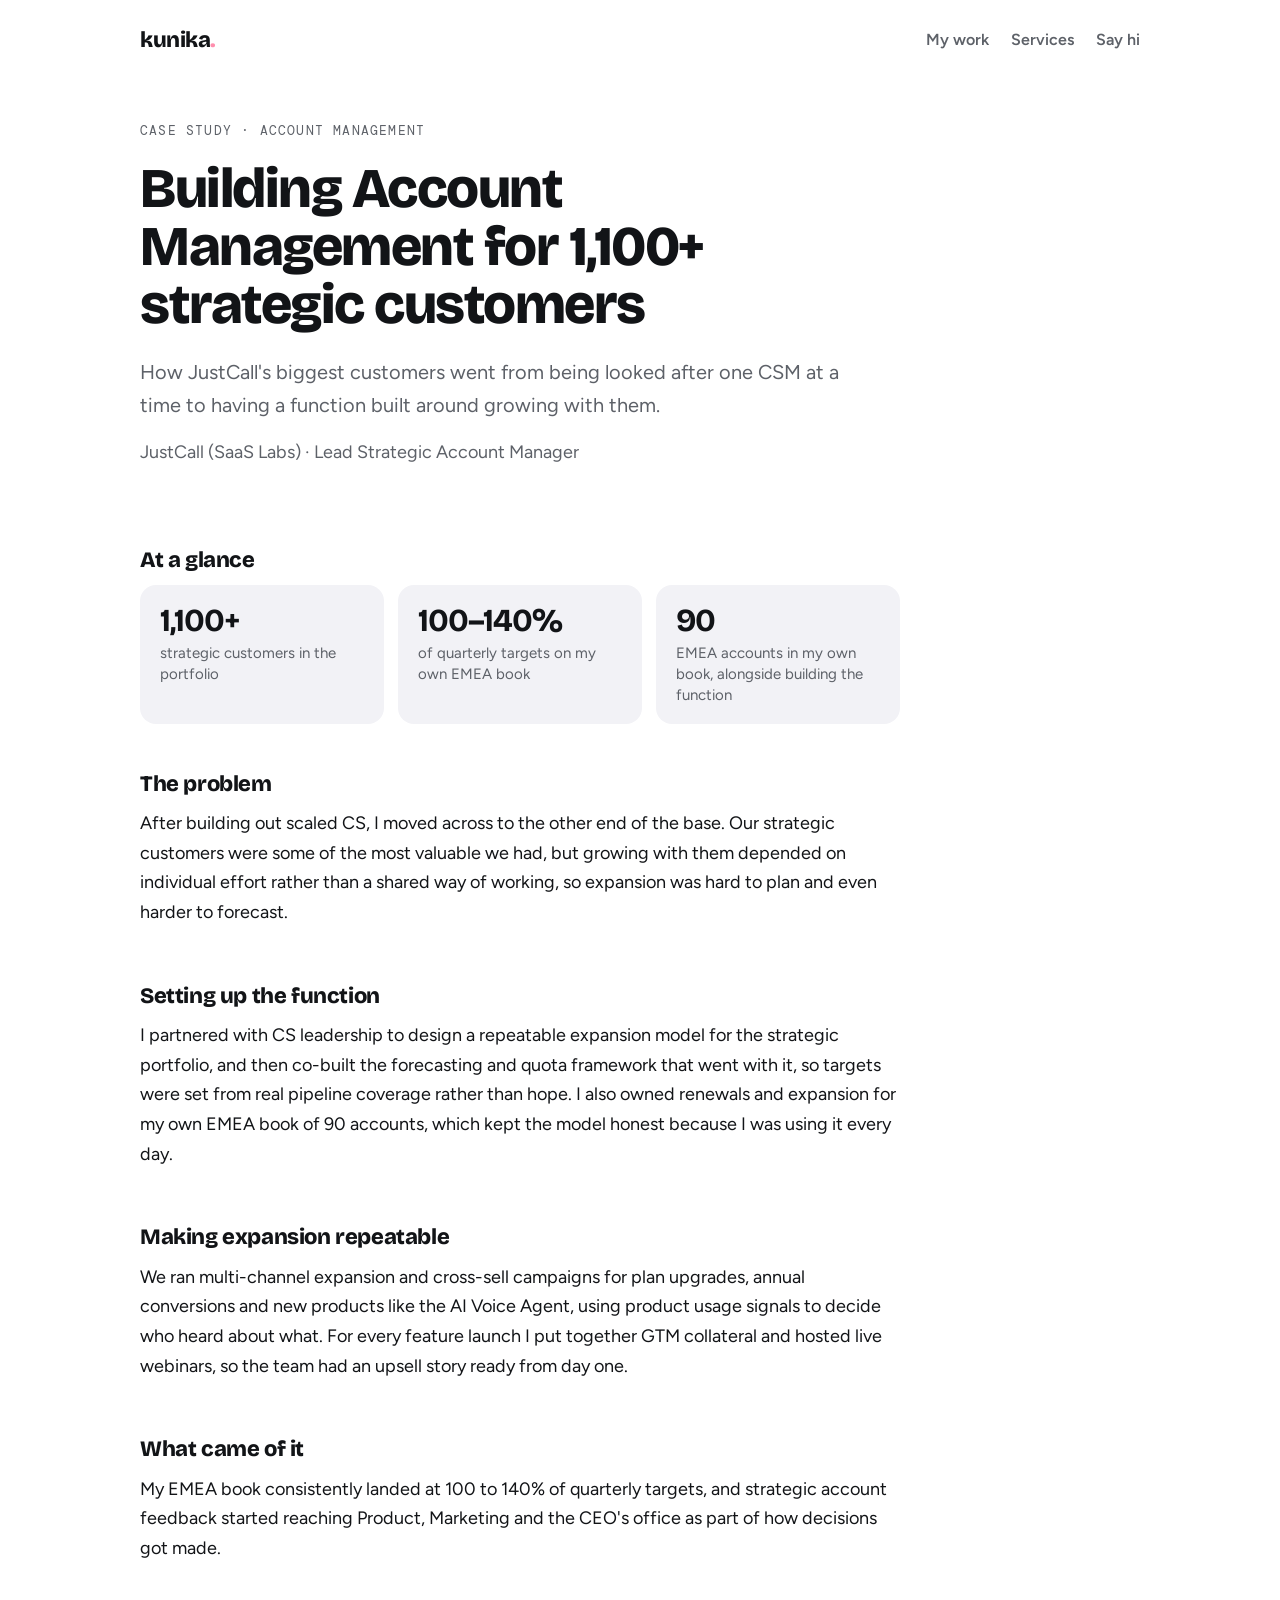
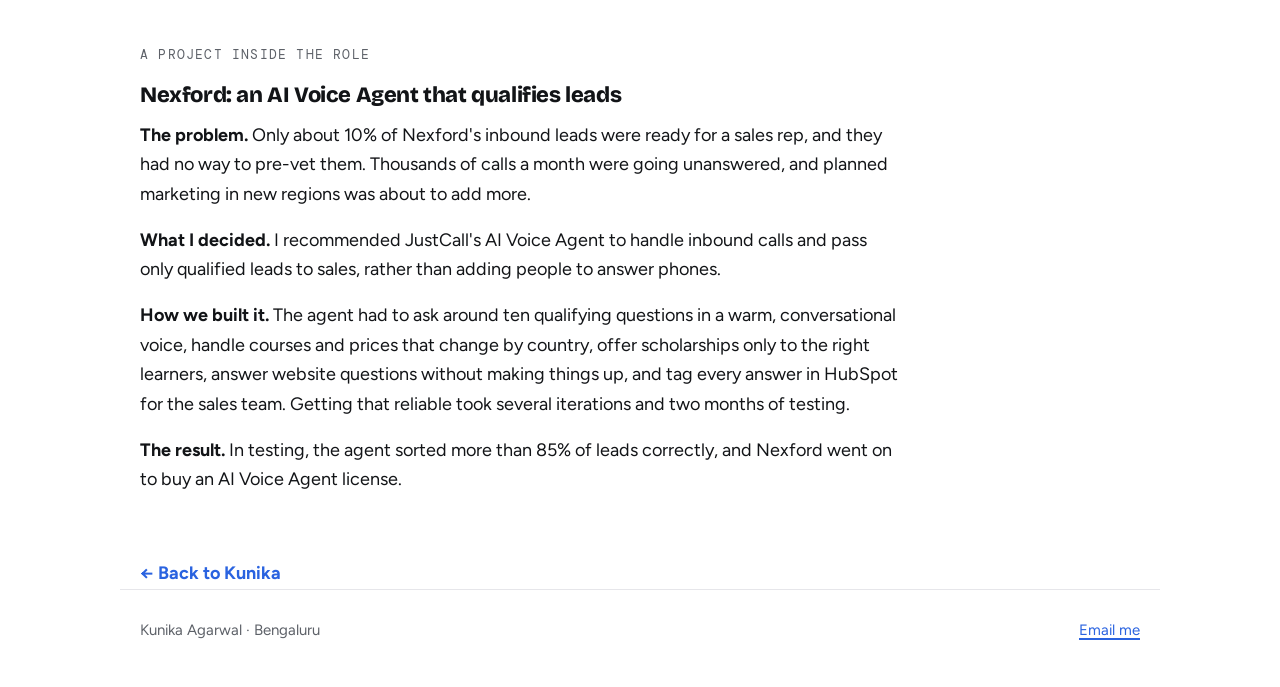
==== account-management.html @ af3d0fee "Sky frame around photo Co-Authored-By: Claude Opus 5.5 <noreply@anthropic.com> Claude-Session: https" ====
<!doctype html>
<html lang="en">
<head>
<meta charset="utf-8">
<meta name="viewport" content="width=device-width, initial-scale=1">
<title>Building Account Management · Kunika Agarwal</title>
<meta name="description" content="Case study: setting up the Account Management function for 1,100+ strategic customers at JustCall, with a repeatable expansion model.">
<link rel="icon" href="data:image/svg+xml,%3Csvg xmlns='http://www.w3.org/2000/svg' viewBox='0 0 100 100'%3E%3Ctext y='.9em' font-size='88'%3E%F0%9F%91%8B%3C/text%3E%3C/svg%3E">
<meta property="og:type" content="website">
<meta property="og:title" content="Kunika Agarwal · Customer Success systems">
<meta property="og:description" content="I build the systems that let Customer Success scale without losing the human part.">
<meta property="og:image" content="https://kunika-agarwal.github.io/og.png?v=2">
<meta property="og:image:width" content="1200">
<meta property="og:image:height" content="627">
<meta property="og:url" content="https://kunika-agarwal.github.io/">
<meta name="twitter:card" content="summary_large_image">
<meta name="twitter:image" content="https://kunika-agarwal.github.io/og.png?v=2">
<link rel="preconnect" href="https://fonts.googleapis.com">
<link rel="preconnect" href="https://fonts.gstatic.com" crossorigin>
<link href="https://fonts.googleapis.com/css2?family=Bricolage+Grotesque:opsz,wght@12..96,600;12..96,700;12..96,800&family=DM+Mono:wght@400;500&family=Figtree:wght@400;600;700&display=swap" rel="stylesheet">
<link rel="stylesheet" href="style.css?v=20">
</head>
<body>
<header class="site-header">
  <div class="wrap">
    <a class="brand" href="index.html">kunika<i>.</i></a>
    <nav class="nav">
      <a href="index.html#work">My work</a>
      <a href="index.html#services">Services</a>
      <a href="index.html#hi">Say hi</a>
    </nav>
  </div>
</header>

<main class="wrap narrow cs">
  <div class="cs-hero">
    <p class="eyebrow">Case study · Account Management</p>
    <h1>Building Account Management for 1,100+ strategic customers</h1>
    <p class="lede">How JustCall's biggest customers went from being looked after one CSM at a time to having a function built around growing with them.</p>
    <p class="muted">JustCall (SaaS Labs) · Lead Strategic Account Manager</p>
  </div>

  <section>
    <h2>At a glance</h2>
    <div class="facts">
      <div class="fact"><b>1,100+</b><span>strategic customers in the portfolio</span></div>
      <div class="fact"><b>100–140%</b><span>of quarterly targets on my own EMEA book</span></div>
      <div class="fact"><b>90</b><span>EMEA accounts in my own book, alongside building the function</span></div>
    </div>
  </section>

  <section>
    <h2>The problem</h2>
    <p>After building out scaled CS, I moved across to the other end of the base. Our strategic customers were some of the most valuable we had, but growing with them depended on individual effort rather than a shared way of working, so expansion was hard to plan and even harder to forecast.</p>
  </section>

  <section>
    <h2>Setting up the function</h2>
    <p>I partnered with CS leadership to design a repeatable expansion model for the strategic portfolio, and then co-built the forecasting and quota framework that went with it, so targets were set from real pipeline coverage rather than hope. I also owned renewals and expansion for my own EMEA book of 90 accounts, which kept the model honest because I was using it every day.</p>
  </section>

  <section>
    <h2>Making expansion repeatable</h2>
    <p>We ran multi-channel expansion and cross-sell campaigns for plan upgrades, annual conversions and new products like the AI Voice Agent, using product usage signals to decide who heard about what. For every feature launch I put together GTM collateral and hosted live webinars, so the team had an upsell story ready from day one.</p>
  </section>

  <section>
    <h2>What came of it</h2>
    <p>My EMEA book consistently landed at 100 to 140% of quarterly targets, and strategic account feedback started reaching Product, Marketing and the CEO's office as part of how decisions got made.</p>
  </section>

  <section>
    <p class="eyebrow" style="margin-top:24px">A project inside the role</p>
    <h2>Nexford: an AI Voice Agent that qualifies leads</h2>
    <p><b>The problem.</b> Only about 10% of Nexford's inbound leads were ready for a sales rep, and they had no way to pre-vet them. Thousands of calls a month were going unanswered, and planned marketing in new regions was about to add more.</p>
    <p><b>What I decided.</b> I recommended JustCall's AI Voice Agent to handle inbound calls and pass only qualified leads to sales, rather than adding people to answer phones.</p>
    <p><b>How we built it.</b> The agent had to ask around ten qualifying questions in a warm, conversational voice, handle courses and prices that change by country, offer scholarships only to the right learners, answer website questions without making things up, and tag every answer in HubSpot for the sales team. Getting that reliable took several iterations and two months of testing.</p>
    <p><b>The result.</b> In testing, the agent sorted more than 85% of leads correctly, and Nexford went on to buy an AI Voice Agent license.</p>
  </section>

  <a class="back" href="index.html#work">← Back to Kunika</a>
</main>

<footer class="site-footer">
  <div class="wrap">
    <span>Kunika Agarwal · Bengaluru</span>
    <a href="mailto:kunika3003.ka@gmail.com">Email me</a>
  </div>
</footer>
</body>
</html>
---- style.css ----
/* Layout: one calm column on white; a small black-and-white portrait beside the intro, then a sheet that slides over it with path, case studies, services, off-the-clock and contact. */
:root {
  --bg: #ffffff;
  --ink: #121417;
  --muted: #5d6168;
  --line: #e6e6ea;
  --accent: #2a63e0;
  --on-accent: #ffffff;
  --sun: #ff8fae;
  --lavender: #b9cdf7;
  --lavender-soft: #f2f2f6;
  --hero-grad: radial-gradient(circle at 82% 34%, #fde3ea 0, transparent 34%), radial-gradient(circle at 66% 80%, #e6f3da 0, transparent 30%), radial-gradient(circle at 95% 80%, #e2ecff 0, transparent 28%), #ffffff;
  --tint: #f1f5ff;
  --sun-ink: #6b4a5d;
  --card-grad: #edf3ff;
  --card-grad-2: #ffeef3;
  --forest: #121417;
  --forest-2: #2a2d33;

  --display: "Bricolage Grotesque", "Arial Black", system-ui, sans-serif;
  --body: "Figtree", system-ui, -apple-system, "Segoe UI", sans-serif;
  --mono: "DM Mono", ui-monospace, "SFMono-Regular", Menlo, monospace;
}
@media (prefers-color-scheme: dark) {
  :root:not([data-theme="light"]) {
    --bg: #0f1012; --ink: #f2f2f4; --muted: #a2a6ae; --line: #26282d; --accent: #8fb2ff; --on-accent: #0f1012;
    --lavender: #3c5a9e; --lavender-soft: #1b1c21; --hero-grad: radial-gradient(circle at 82% 38%, #2e2a14 0, transparent 34%), radial-gradient(circle at 68% 78%, #18261a 0, transparent 30%), #0f1012; --tint: #17172a; --sun-ink: #ffcf66; --card-grad: #16223a; --card-grad-2: #2e1c24;
    color-scheme: dark;
  }
}
:root[data-theme="dark"] {
  --bg: #0f1012; --ink: #f2f2f4; --muted: #a2a6ae; --line: #26282d; --accent: #8fb2ff; --on-accent: #0f1012;
  --lavender: #3c5a9e; --lavender-soft: #1b1c21; --hero-grad: radial-gradient(circle at 82% 38%, #2e2a14 0, transparent 34%), radial-gradient(circle at 68% 78%, #18261a 0, transparent 30%), #0f1012; --tint: #17172a; --sun-ink: #ffcf66; --card-grad: #16223a; --card-grad-2: #2e1c24;
  color-scheme: dark;
}

* { box-sizing: border-box; }
html { -webkit-text-size-adjust: 100%; scroll-behavior: smooth; }
@media (prefers-reduced-motion: reduce) { html { scroll-behavior: auto; } *, *::before, *::after { transition: none !important; animation: none !important; } }
body { margin: 0; background: var(--bg); color: var(--ink); font-family: var(--body); font-size: 18px; line-height: 1.65; }
a { color: var(--accent); text-underline-offset: 3px; text-decoration-thickness: 1.5px; }
a:focus-visible, button:focus-visible, [tabindex]:focus-visible { outline: 3px solid var(--sun); outline-offset: 3px; border-radius: 6px; }
img { max-width: 100%; display: block; }

.wrap { max-width: 1040px; margin: 0 auto; padding-left: max(20px, env(safe-area-inset-left, 0px)); padding-right: max(20px, env(safe-area-inset-right, 0px)); }
.narrow > * { max-width: 760px; }

/* Header */
.site-header .wrap { display: flex; align-items: center; justify-content: space-between; gap: 16px; padding-block: 22px; flex-wrap: wrap; }
.brand { font-family: var(--display); font-weight: 800; font-size: 22px; color: var(--ink); text-decoration: none; letter-spacing: -0.5px; }
.brand i { font-style: normal; color: var(--sun); }
.nav { display: flex; gap: 22px; flex-wrap: wrap; font-size: 16px; font-weight: 600; }
.nav a { color: var(--muted); text-decoration: none; }
.nav a:hover, .nav a[aria-current="page"] { color: var(--ink); }

/* Hero: text beside a modest portrait; the rest of the page is a sheet that slides up over it */
.hero-band { position: relative; z-index: 0; background: var(--hero-grad); }
.hero { display: grid; grid-template-columns: 1fr 450px; gap: 32px; align-items: center; padding-block: 40px 64px; }
.hero > * { min-width: 0; }
.portrait { justify-self: end; position: relative; width: 380px; height: 460px; margin: 70px -56px 30px 0; transform: rotate(3deg); }
.portrait img, .note { z-index: 1; }
.portrait img { position: relative; display: block; width: 380px; height: 460px; max-width: none; object-fit: cover; object-position: 50% 30%; border-radius: 26px; border: 9px solid #dfe9ff; outline: 3px solid var(--accent); outline-offset: 7px; box-shadow: 0 22px 44px rgba(91, 69, 82, .22); }
.portrait::before { content: ""; position: absolute; inset: -40px; background: url(kunika.jpg) center 30% / cover; filter: blur(42px) saturate(1.6); opacity: .55; border-radius: 50%; z-index: 0; }
.portrait::after { content: ""; position: absolute; width: 40px; height: 40px; border-radius: 50%; background: #a9d77a; top: -18px; left: -18px; z-index: 2; }
.note { position: absolute; z-index: 3; right: -30px; bottom: -34px; width: 210px; transform: rotate(-4deg); background: #ffd3df; color: #3a2a33; padding: 10px 14px; border-radius: 4px 4px 4px 14px; font-size: 13.5px; line-height: 1.4; font-weight: 600; box-shadow: 0 8px 20px rgba(18,20,23,.14); }
.note b { font-family: var(--mono); font-size: 10.5px; letter-spacing: 1px; text-transform: uppercase; display: block; margin-bottom: 2px; }
.eyebrow { font-family: var(--mono); font-size: 13px; letter-spacing: 1.2px; text-transform: uppercase; color: var(--muted); margin: 0 0 18px; }
.sheet { position: relative; z-index: 1; background: var(--bg); }
@media (min-width: 861px) and (min-height: 720px) {
  .hero-band { position: sticky; top: 0; }
  .sheet { border-radius: 32px 32px 0 0; box-shadow: 0 -1px 0 var(--line), 0 -24px 48px rgba(18, 20, 23, .07); padding-top: 8px; }
  .hero-band .hero { padding-block: 24px 72px; }
}
h1 { font-family: var(--display); font-weight: 800; letter-spacing: -1.5px; font-size: clamp(36px, 5.2vw, 60px); line-height: 1.04; margin: 0 0 22px; text-wrap: balance; }
h1 .hl { color: var(--accent); background: linear-gradient(transparent 70%, color-mix(in srgb, var(--sun) 55%, transparent) 70%, color-mix(in srgb, var(--sun) 55%, transparent) 94%, transparent 94%); }
.lede { font-size: 20px; color: var(--muted); margin: 0 0 16px; max-width: 36em; }
.exploring { font-size: 16px; color: var(--muted); margin: 0 0 28px; padding-left: 14px; border-left: 3px solid var(--lavender); }
.exploring b { font-family: var(--mono); font-size: 12px; letter-spacing: 1px; text-transform: uppercase; margin-right: 8px; color: var(--ink); }
.actions { display: flex; gap: 12px; flex-wrap: wrap; }
.btn { display: inline-flex; align-items: center; gap: 8px; padding: 12px 22px; border-radius: 999px; font-weight: 700; font-size: 16px; text-decoration: none; border: 2px solid var(--accent); transition: transform .15s, background .15s, color .15s; }
.btn-solid { background: var(--accent); color: var(--on-accent); }
.btn-line { color: var(--accent); }
.btn:hover { transform: translateY(-2px); }
.btn-line:hover { background: var(--accent); color: var(--on-accent); }

/* Stat strip */
.strip { display: grid; grid-template-columns: repeat(3, 1fr); border-block: 2px solid var(--ink); }
.strip div { padding: 22px 20px; min-width: 0; }
.strip div + div { border-left: 2px solid var(--ink); }
.strip b { font-family: var(--display); font-size: 36px; line-height: 1.1; display: block; letter-spacing: -1px; color: var(--accent); }
.strip div:nth-child(2) b { color: var(--sun-ink); }
.strip span { color: var(--muted); font-size: 15px; }

/* Sections */
section { padding-block: 72px 8px; }
.kicker { font-family: var(--mono); font-size: 13px; letter-spacing: 1.2px; text-transform: uppercase; color: var(--muted); margin: 0 0 10px; display: flex; gap: 10px; align-items: center; }
.kicker::before { content: ""; width: 8px; height: 8px; border-radius: 50%; background: var(--accent); }
h2 { font-family: var(--display); font-weight: 800; font-size: 26px; line-height: 1.15; letter-spacing: -0.4px; margin: 0 0 20px; text-wrap: balance; }
h3 { font-family: var(--display); font-weight: 700; font-size: 20px; line-height: 1.2; margin: 0 0 6px; letter-spacing: -0.4px; text-wrap: balance; }
p { margin: 0 0 16px; }
.muted { color: var(--muted); }
.tag { font-family: var(--mono); font-size: 12px; letter-spacing: 1px; text-transform: uppercase; color: var(--muted); }

/* Case studies: two story cards, the headline result up top */
.stories { display: grid; grid-template-columns: repeat(3, 1fr); gap: 20px; }
.story { display: flex; flex-direction: column; border-radius: 24px; overflow: hidden; text-decoration: none; color: var(--ink); border: 1px solid var(--line); background: var(--bg); transition: transform .25s, box-shadow .25s; min-width: 0; }
.story-top { background: var(--card-grad); padding: 30px 28px 26px; }
.story-top.alt { background: var(--card-grad-2); }
.story-top b { display: block; font-family: var(--display); font-weight: 800; font-size: clamp(44px, 5vw, 60px); line-height: .95; letter-spacing: -2px; color: var(--accent); transition: transform .3s; transform-origin: left bottom; }
.story-top small { font-family: var(--mono); font-size: 13px; color: var(--muted); }
.story-body { padding: 24px 28px 26px; display: flex; flex-direction: column; gap: 8px; flex: 1; }
.story-body h3 { margin: 0; }
.story-body p { color: var(--muted); margin: 0; font-size: 17px; }
.story .go { margin-top: auto; padding-top: 8px; font-weight: 700; color: var(--accent); }
.story .go i { font-style: normal; display: inline-block; transition: transform .2s; }
.story:hover { transform: translateY(-6px); box-shadow: 0 18px 40px rgba(22,39,29,.12); }
.story:hover .story-top b { transform: scale(1.06) rotate(-2deg); }
.story:hover .go i { transform: translateX(6px); }
.easel { margin-top: 18px; font-size: 16px; color: var(--muted); }

/* Timeline */
.toggle { display: inline-flex; border: 2px solid var(--ink); border-radius: 999px; padding: 3px; margin-bottom: 22px; }
.toggle button { font: 600 14px var(--body); border: 0; background: transparent; color: var(--ink); padding: 6px 16px; border-radius: 999px; cursor: pointer; }
.toggle button[aria-pressed="true"] { background: var(--ink); color: var(--bg); }
.timeline { list-style: none; margin: 0; padding: 0; }
.timeline > li { display: grid; grid-template-columns: 110px 1fr; gap: 20px; padding-block: 22px; border-top: 1px solid var(--line); }
.timeline > li > * { min-width: 0; }
.timeline .yrs { font-family: var(--mono); font-size: 14px; color: var(--muted); padding-top: 4px; font-variant-numeric: tabular-nums; }
.timeline h3 { font-size: 21px; margin-bottom: 2px; }
.timeline .co { color: var(--muted); font-size: 16px; }
.co-name { font-family: var(--mono); font-size: 13px; letter-spacing: 1px; text-transform: uppercase; color: var(--muted); margin-bottom: 10px; }
.timeline .detail { margin-top: 8px; }
.timeline .detail p { margin-bottom: 8px; }
.timeline .bottom { display: inline-block; font-size: 15px; background: var(--tint); padding: 4px 10px; border-radius: 8px; }
.timeline .bottom b { font-family: var(--mono); font-size: 12px; text-transform: uppercase; letter-spacing: 1px; margin-right: 6px; }
.simple .timeline .detail { display: none; }
/* Progression within one company: a line climbing from the first role (bottom) to the latest (top) */
.climb { list-style: none; margin: 0; padding: 0 0 0 26px; position: relative; display: grid; gap: 18px; }
.climb::before { content: ""; position: absolute; left: 6px; top: 12px; bottom: 12px; width: 3px; border-radius: 3px; background: linear-gradient(to top, var(--lavender), var(--accent)); }
.climb li { position: relative; }
.climb li::before { content: ""; position: absolute; left: -26px; top: 7px; width: 15px; height: 15px; border-radius: 50%; background: var(--bg); border: 3px solid var(--lavender); }
.climb li:first-child::before { border-color: var(--accent); background: var(--accent); }
.simple .climb { gap: 10px; }
.simple .climb li:not(:first-child) h3 { font-size: 14px; color: var(--muted); font-weight: 600; }
.cv-btn { margin-top: 26px; }

/* Services: four light boxes that pop on hover */
#services { padding-block: 88px 8px; }
#services > .wrap { max-width: 1280px; }
.panel { background: #14161b; color: #f2f2f4; border: 1px solid rgba(255,255,255,.08); border-radius: 36px; padding: 72px 64px 52px; position: relative; overflow: hidden; }
.panel::before { content: ""; position: absolute; width: 420px; height: 420px; right: -140px; top: -180px; border-radius: 50%; background: radial-gradient(circle, rgba(42, 99, 224, .45), transparent 70%); pointer-events: none; }
.panel > * { position: relative; }
.panel .kicker { color: #a3a8b2; }
.panel .kicker::before { background: var(--sun); }
.panel h2 { color: #fff; font-size: 34px; margin-bottom: 32px; }
.panel .offers { gap: 20px; }
.panel .offer { padding: 30px 28px 32px; min-height: 280px; gap: 12px; }
.panel .offer .label { font-size: 24px; white-space: nowrap; }
.panel .offer h3 { font-size: 21px; }
.panel .offer p { font-size: 16px; line-height: 1.55; }
.panel-cta { margin-top: 40px; }
.panel-cta p { font-size: 18px; }
.panel .offer { background: rgba(255,255,255,.04); border-color: rgba(255,255,255,.10); color: #f2f2f4; }
.panel .offer::before { display: none; }
.panel .offer .label { color: #9dbcff; }
.panel .offer:nth-child(even) .label { color: var(--sun); }
.panel .offer h3 { color: #fff; }
.panel .offer p { color: #b3b8c1; }
.panel .offer h3 em { background: linear-gradient(var(--sun), var(--sun)) no-repeat 0 100% / 0% 3px; padding-bottom: 2px; transition: background-size .35s ease, color .25s; }
.panel .offer:hover, .panel .offer:focus-visible { border-color: var(--sun); background: rgba(255,255,255,.07); box-shadow: 0 18px 36px rgba(0,0,0,.35); }
.panel .offer:hover h3, .panel .offer:focus-visible h3 { color: #fff; }
.panel .offer:hover h3 em, .panel .offer:focus-visible h3 em { background-size: 100% 3px; color: var(--sun); }
.panel-cta { display: flex; align-items: center; justify-content: space-between; gap: 16px; flex-wrap: wrap; margin-top: 28px; padding-top: 24px; border-top: 1px solid rgba(255,255,255,.10); }
.panel-cta p { margin: 0; color: #d6d9de; font-size: 17px; }
.btn-sun { background: var(--sun); color: #14161b; border-color: var(--sun); }
.btn-sun:hover { background: #ffa8c0; border-color: #ffa8c0; }
@media (max-width: 640px) { .panel { padding: 36px 20px 28px; border-radius: 24px; } .panel h2 { font-size: 28px; } .panel .offer { min-height: 0; } }
.offers { display: grid; grid-template-columns: repeat(4, 1fr); gap: 16px; }
.offer .label { font-family: var(--display); font-weight: 800; font-size: 22px; line-height: 1.1; letter-spacing: -0.6px; color: var(--accent); margin-bottom: 4px; }
.offer { display: flex; flex-direction: column; gap: 8px; padding: 22px 22px 24px; border-radius: 20px; border: 1px solid var(--line); background: var(--bg); color: var(--ink); position: relative; overflow: hidden; transition: transform .25s, border-color .25s, box-shadow .25s; min-width: 0; cursor: default; }
.offer::before { content: ""; position: absolute; inset: 0; background: var(--card-grad); opacity: 0; transition: opacity .3s; z-index: 0; }
.offer > * { position: relative; z-index: 1; }
.offer h3 { margin: 0; font-size: 18px; transition: color .2s; }
.offer p { color: var(--muted); margin: 0; font-size: 15px; line-height: 1.5; }
.offer:hover, .offer:focus-visible { transform: translateY(-4px); border-color: var(--accent); box-shadow: 0 16px 32px rgba(18,20,23,.08); }
.offer:hover::before, .offer:focus-visible::before { opacity: 1; }
.offer h3 em { font-style: normal; background: linear-gradient(var(--sun), var(--sun)) no-repeat 0 88% / 0% 38%; transition: background-size .35s ease; }
.offer:hover h3 em, .offer:focus-visible h3 em { background-size: 100% 38%; }
.offer .label { transition: transform .25s; transform-origin: left center; }
.offer:hover .label { transform: scale(1.08); }

/* Contact */
.contact { padding-block: 80px 40px; }
.contact h2 { font-size: 26px; }
.contact .addr { font-family: var(--mono); font-size: 16px; user-select: all; }
.museum-door { display: grid; gap: 4px; margin-top: 56px; padding: 26px 28px; border-radius: 22px; background: var(--forest); color: #f1ecfa; text-decoration: none; transition: transform .2s; }
.museum-door .tag { color: var(--lavender); }
.museum-door .md-title { font-family: var(--display); font-weight: 800; font-size: 28px; letter-spacing: -0.5px; color: var(--sun); }
.museum-door .muted { color: #c9d4cc; }
.museum-door:hover { transform: translateY(-3px) rotate(0.3deg); }

/* Footer */
.site-footer .wrap { padding-block: 28px 44px; display: flex; justify-content: space-between; flex-wrap: wrap; gap: 12px; font-size: 15px; color: var(--muted); border-top: 1px solid var(--line); }

/* Case study pages */
.cs-hero { padding-block: 40px 24px; }
.cs-hero h1 { font-size: clamp(34px, 5.4vw, 56px); }
.facts { display: grid; grid-template-columns: repeat(3, 1fr); gap: 14px; margin-block: 8px; }
.fact { background: var(--lavender-soft); border-radius: 16px; padding: 18px 20px; min-width: 0; }
.fact b { font-family: var(--display); font-size: 32px; line-height: 1.1; display: block; letter-spacing: -1px; }
.fact span { font-size: 15px; color: var(--muted); display: block; margin-top: 4px; line-height: 1.4; }
.cs section { padding-block: 40px 0; }
.cs h2 { font-size: 22px; margin-bottom: 12px; }
.pull { border-left: 6px solid var(--sun); padding: 6px 0 6px 22px; margin: 8px 0 18px; font-size: 19px; }
.back { display: inline-block; margin-top: 48px; font-weight: 700; text-decoration: none; }

@media (max-width: 1080px) { .offers { grid-template-columns: 1fr 1fr; } }
@media (max-width: 860px) {
  .stories { grid-template-columns: 1fr; }
  .hero { grid-template-columns: 1fr; gap: 32px; }
  .portrait { justify-self: start; order: -1; width: 230px; height: 280px; margin: 16px 0 44px 12px; }
  .portrait img { width: 230px; height: 280px; border-width: 6px; outline-offset: 5px; }
  .note { left: 244px; right: auto; bottom: 0; width: 170px; }
}
@media (max-width: 480px) {
  .note { left: 110px; bottom: -40px; width: 180px; }
}
@media (max-width: 640px) {
  body { font-size: 17px; }
  .hero { padding-top: 16px; }
  .stories, .offers { grid-template-columns: 1fr; }
  .strip, .facts { grid-template-columns: 1fr; }
  .strip div + div { border-left: 0; border-top: 2px solid var(--ink); }
  .timeline > li { grid-template-columns: 1fr; gap: 6px; }
  .nav { gap: 16px; font-size: 15px; }
}

/* Off the clock */
.this-that { font-size: 17px; max-width: 40em; }
.lr-title { margin-top: 28px; font-size: 18px; }
.lightning { display: grid; grid-template-columns: repeat(2, 1fr); gap: 0 32px; margin: 10px 0 0; }
.lightning div { display: flex; justify-content: space-between; gap: 16px; padding-block: 12px; border-bottom: 1px dashed var(--line); min-width: 0; transition: padding .2s; }
.lightning div:hover { padding-left: 6px; }
.lightning dt { font-family: var(--mono); font-size: 13px; letter-spacing: .5px; text-transform: uppercase; color: var(--muted); padding-top: 3px; }
.lightning dd { margin: 0; font-weight: 700; text-align: right; }
.lightning div:hover dd { color: var(--accent); }
@media (max-width: 640px) { .lightning { grid-template-columns: 1fr; } }

/* My work: big numbers lead on the left; a quiet path on the right */
.mywork { display: grid; grid-template-columns: 1fr 300px; gap: 96px; align-items: stretch; }
.mywork > .col { min-width: 0; display: flex; flex-direction: column; }
.mywork h2 { margin-bottom: 18px; }
.col-path h2 { color: var(--muted); }
.mywork .stories { display: flex; flex-direction: column; gap: 12px; flex: 1; }
.mywork .story { flex: 1; flex-direction: row; align-items: stretch; position: relative; border-radius: 18px; }
.mywork .story-top { flex: none; width: 190px; padding: 18px 22px; display: flex; flex-direction: column; justify-content: center; gap: 4px; }
.mywork .story-top b { font-size: 44px; }
.mywork .story-top small { font-size: 12px; }
.mywork .story-body { padding: 18px 56px 18px 24px; justify-content: center; gap: 4px; }
.mywork .story-body h3 { font-size: 20px; }
.mywork .story-body p { font-size: 15px; line-height: 1.45; }
.story-arrow { position: absolute; right: 22px; top: 50%; transform: translateY(-50%); font-size: 22px; color: var(--muted); transition: transform .2s, color .2s; }
.story:hover .story-arrow { transform: translate(6px, -50%); color: var(--accent); }
.col-path .toggle { align-self: flex-start; margin-bottom: 10px; transform: scale(.9); transform-origin: left center; }
.col-path .timeline > li { grid-template-columns: 1fr; gap: 0; padding-block: 16px; }
.col-path .co-name { font-size: 11.5px; margin-bottom: 8px; }
.col-path .timeline h3 { font-size: 16px; font-weight: 700; }
.col-path .climb { gap: 8px; padding-left: 22px; }
.col-path .climb::before { left: 5px; width: 2px; }
.col-path .climb li::before { left: -22px; top: 5px; width: 12px; height: 12px; border-width: 2px; }
.simple .col-path .climb li:not(:first-child) h3, .col-path.simple .climb li:not(:first-child) h3 { font-size: 14px; }
.col-path .detail p { font-size: 14px; }
.col-path .bottom { font-size: 13px; }
.col-path .cv-btn { align-self: flex-start; margin-top: 18px; padding: 9px 18px; font-size: 15px; }
@media (max-width: 960px) {
  .mywork { grid-template-columns: 1fr; gap: 48px; }
}
@media (max-width: 960px) {
  .mywork .stories, .mywork .story { flex: none; }
}
@media (max-width: 640px) {
  .mywork .story { flex-direction: column; }
  .mywork .story-top { width: auto; flex-direction: row; justify-content: flex-start; align-items: baseline; flex-wrap: wrap; gap: 10px; padding: 16px 20px; }
  .mywork .story-body { padding: 14px 48px 18px 20px; }
  .story-arrow { top: auto; bottom: 18px; transform: none; }
  .story:hover .story-arrow { transform: translateX(6px); }
}

/* Company links with logos in the path */
.col-path .co-name { display: flex; align-items: center; gap: 6px; }
.co-link { display: inline-flex; align-items: center; gap: 8px; color: var(--ink); text-decoration: none; font-weight: 500; }
.co-link img { width: 18px; height: 18px; border-radius: 4px; background: #fff; box-shadow: 0 0 0 1px var(--line); }
.co-link:hover { color: var(--accent); text-decoration: underline; }

/* Where I can help: radial selector inside the dark panel */
.help-grid { display: grid; grid-template-columns: 1fr 600px; gap: 32px; align-items: center; }
.help-grid > * { min-width: 0; }
.help-intro h2 { font-size: 40px; line-height: 1.05; letter-spacing: -1px; margin-bottom: 16px; }
.help-sub { color: #b3b8c1; font-size: 17px; max-width: 26em; }
.radial { position: relative; width: 600px; height: 560px; max-width: 100%; margin: 0 auto; }
.ring { position: absolute; left: 50%; top: 50%; width: 460px; height: 460px; margin: -230px 0 0 -230px; border-radius: 50%; border: 2px dashed rgba(255,255,255,.18); animation: spin 60s linear infinite; }
.ring::after { content: ""; position: absolute; inset: 34px; border-radius: 50%; border: 1px solid rgba(255,255,255,.08); }
@keyframes spin { to { transform: rotate(360deg); } }
.hub { position: absolute; left: 50%; top: 50%; width: 290px; height: 290px; margin: -145px 0 0 -145px; border-radius: 50%; background: radial-gradient(circle at 30% 25%, #2f6fe8, #17337a 72%); box-shadow: 0 0 0 10px rgba(42,99,224,.16), 0 30px 60px rgba(0,0,0,.45); display: flex; flex-direction: column; align-items: center; justify-content: center; text-align: center; padding: 30px 32px; gap: 7px; }
.hub-label { font-family: var(--mono); font-size: 12px; letter-spacing: 1.4px; text-transform: uppercase; color: var(--sun); }
.hub-title { color: #fff; font-size: 19px; line-height: 1.2; margin: 0; }
.hub-text { color: #dbe6ff; font-size: 14px; line-height: 1.5; margin: 0; }
.hub.swap > * { animation: hubIn .45s ease both; }
@keyframes hubIn { from { opacity: 0; transform: translateY(6px); } to { opacity: 1; transform: none; } }
.node { position: absolute; display: inline-flex; align-items: center; gap: 10px; padding: 12px 20px; border-radius: 999px; border: 1px solid rgba(255,255,255,.18); background: #1d2027; color: #f2f2f4; font: 700 16px var(--display); letter-spacing: -.2px; cursor: pointer; transition: transform .25s, background .25s, color .25s, border-color .25s, box-shadow .25s; white-space: nowrap; }
.node i { width: 10px; height: 10px; border-radius: 50%; background: #9dbcff; transition: background .25s, transform .25s; }
.node:nth-of-type(even) i { background: var(--sun); }
.node.n1 { top: 50px; left: 50%; transform: translate(-50%, -50%); }
.node.n2 { left: 530px; top: 50%; transform: translate(-50%, -50%); }
.node.n3 { top: 510px; left: 50%; transform: translate(-50%, -50%); }
.node.n4 { left: 70px; top: 50%; transform: translate(-50%, -50%); }
.node:hover, .node.is-active { background: var(--sun); color: #14161b; border-color: var(--sun); box-shadow: 0 10px 30px rgba(255,143,174,.35); }
.node.is-active i, .node:hover i { background: #14161b; transform: scale(1.2); }
.node.is-active { transform: translate(-50%, -50%) scale(1.08); }
@media (max-width: 1100px) {
  .help-grid { grid-template-columns: 1fr; }
  .help-intro { text-align: left; }
}
@media (max-width: 620px) {
  .radial { width: 100%; height: auto; display: grid; grid-template-columns: 1fr 1fr; gap: 10px; }
  .ring { display: none; }
  .hub { position: relative; inset: auto; left: auto; top: auto; width: auto; height: auto; margin: 6px 0 0; grid-column: 1 / -1; order: 2; border-radius: 24px; padding: 26px 22px; margin-top: 6px; min-height: 210px; }
  .node, .node.n1, .node.n2, .node.n3, .node.n4 { position: relative; inset: auto; left: auto; top: auto; transform: none !important; justify-content: center; white-space: normal; font-size: 15px; padding: 12px 14px; }
  .help-intro h2 { font-size: 30px; }
}
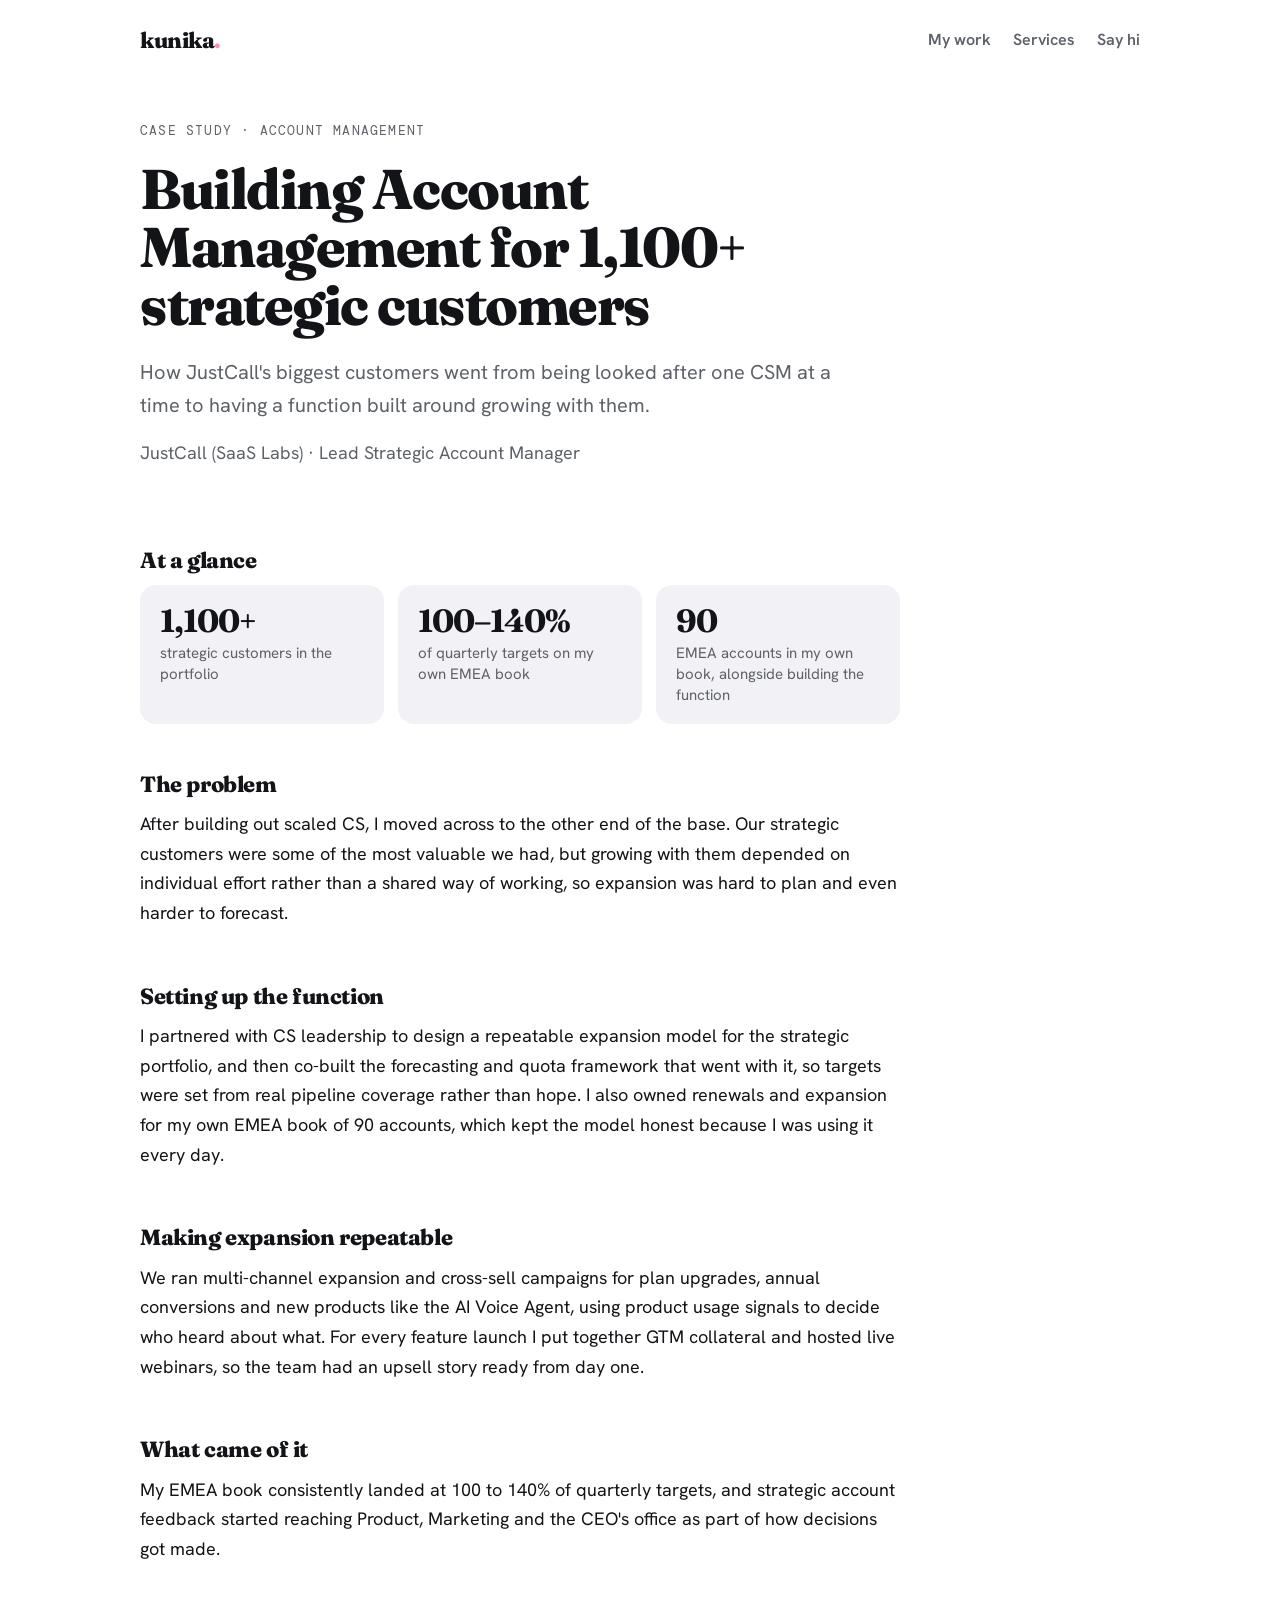
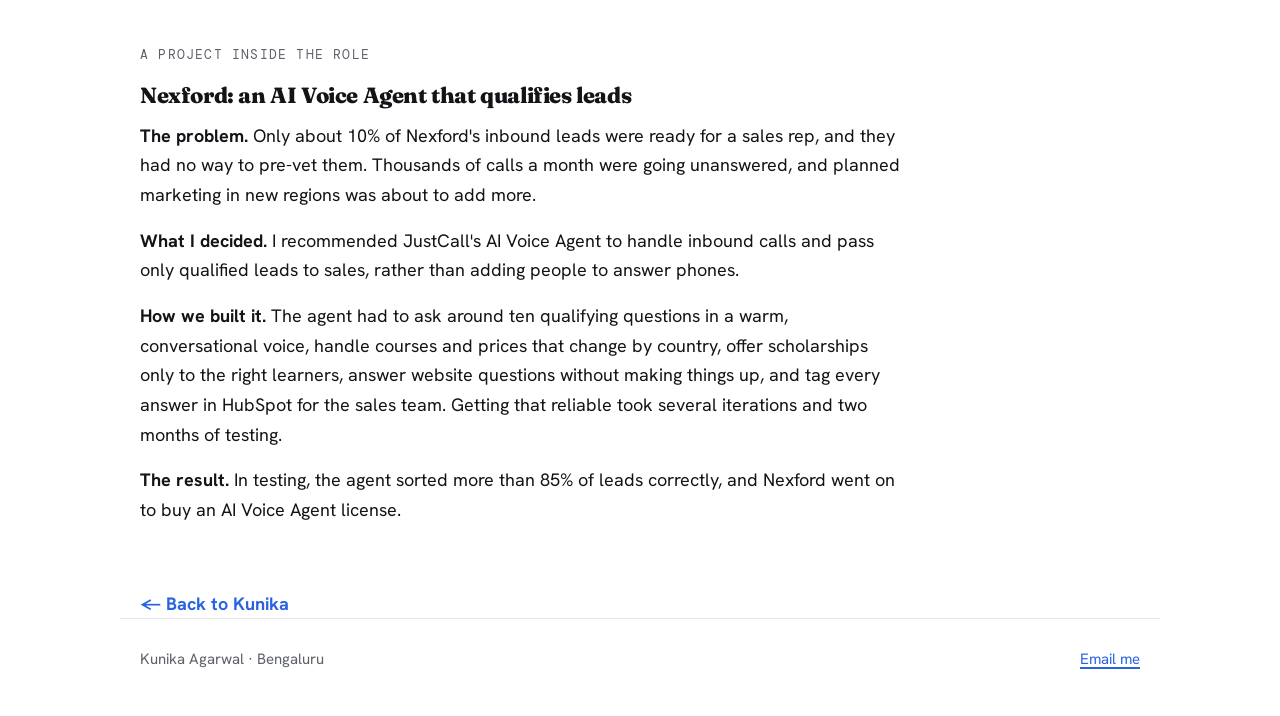
==== commit 501d3376: "Retro serif display type, wider path gap, matching headings Co-Authored-By: Claude Opus 5.5 <noreply" ====
--- a/account-management.html
+++ b/account-management.html
@@ -17,8 +17,8 @@
 <meta name="twitter:image" content="https://kunika-agarwal.github.io/og.png?v=2">
 <link rel="preconnect" href="https://fonts.googleapis.com">
 <link rel="preconnect" href="https://fonts.gstatic.com" crossorigin>
-<link href="https://fonts.googleapis.com/css2?family=Bricolage+Grotesque:opsz,wght@12..96,600;12..96,700;12..96,800&family=DM+Mono:wght@400;500&family=Figtree:wght@400;600;700&display=swap" rel="stylesheet">
-<link rel="stylesheet" href="style.css?v=20">
+<link href="https://fonts.googleapis.com/css2?family=Fraunces:opsz,wght,SOFT,WONK@9..144,500..800,0..100,0..1&family=DM+Mono:wght@400;500&family=Hanken+Grotesk:wght@400;500;600;700&display=swap" rel="stylesheet">
+<link rel="stylesheet" href="style.css?v=22">
 </head>
 <body>
 <header class="site-header">
--- a/style.css
+++ b/style.css
@@ -17,8 +17,8 @@
   --forest: #121417;
   --forest-2: #2a2d33;
 
-  --display: "Bricolage Grotesque", "Arial Black", system-ui, sans-serif;
-  --body: "Figtree", system-ui, -apple-system, "Segoe UI", sans-serif;
+  --display: "Fraunces", "Georgia", "Times New Roman", serif;
+  --body: "Hanken Grotesk", system-ui, -apple-system, "Segoe UI", sans-serif;
   --mono: "DM Mono", ui-monospace, "SFMono-Regular", Menlo, monospace;
 }
 @media (prefers-color-scheme: dark) {
@@ -37,6 +37,7 @@
 * { box-sizing: border-box; }
 html { -webkit-text-size-adjust: 100%; scroll-behavior: smooth; }
 @media (prefers-reduced-motion: reduce) { html { scroll-behavior: auto; } *, *::before, *::after { transition: none !important; animation: none !important; } }
+h1, h2, h3, .brand, .label, .big-name b, .story-top b, .strip b, .fact b, .lr-title { font-variation-settings: "SOFT" 0, "WONK" 1; }
 body { margin: 0; background: var(--bg); color: var(--ink); font-family: var(--body); font-size: 18px; line-height: 1.65; }
 a { color: var(--accent); text-underline-offset: 3px; text-decoration-thickness: 1.5px; }
 a:focus-visible, button:focus-visible, [tabindex]:focus-visible { outline: 3px solid var(--sun); outline-offset: 3px; border-radius: 6px; }
@@ -146,7 +147,6 @@
 
 /* Services: four light boxes that pop on hover */
 #services { padding-block: 88px 8px; }
-#services > .wrap { max-width: 1280px; }
 .panel { background: #14161b; color: #f2f2f4; border: 1px solid rgba(255,255,255,.08); border-radius: 36px; padding: 72px 64px 52px; position: relative; overflow: hidden; }
 .panel::before { content: ""; position: absolute; width: 420px; height: 420px; right: -140px; top: -180px; border-radius: 50%; background: radial-gradient(circle, rgba(42, 99, 224, .45), transparent 70%); pointer-events: none; }
 .panel > * { position: relative; }
@@ -247,10 +247,10 @@
 @media (max-width: 640px) { .lightning { grid-template-columns: 1fr; } }
 
 /* My work: big numbers lead on the left; a quiet path on the right */
-.mywork { display: grid; grid-template-columns: 1fr 300px; gap: 96px; align-items: stretch; }
+.mywork { display: grid; grid-template-columns: 1fr 290px; gap: 150px; align-items: stretch; }
 .mywork > .col { min-width: 0; display: flex; flex-direction: column; }
 .mywork h2 { margin-bottom: 18px; }
-.col-path h2 { color: var(--muted); }
+
 .mywork .stories { display: flex; flex-direction: column; gap: 12px; flex: 1; }
 .mywork .story { flex: 1; flex-direction: row; align-items: stretch; position: relative; border-radius: 18px; }
 .mywork .story-top { flex: none; width: 190px; padding: 18px 22px; display: flex; flex-direction: column; justify-content: center; gap: 4px; }
@@ -292,39 +292,26 @@
 .co-link img { width: 18px; height: 18px; border-radius: 4px; background: #fff; box-shadow: 0 0 0 1px var(--line); }
 .co-link:hover { color: var(--accent); text-decoration: underline; }
 
-/* Where I can help: radial selector inside the dark panel */
-.help-grid { display: grid; grid-template-columns: 1fr 600px; gap: 32px; align-items: center; }
-.help-grid > * { min-width: 0; }
-.help-intro h2 { font-size: 40px; line-height: 1.05; letter-spacing: -1px; margin-bottom: 16px; }
-.help-sub { color: #b3b8c1; font-size: 17px; max-width: 26em; }
-.radial { position: relative; width: 600px; height: 560px; max-width: 100%; margin: 0 auto; }
-.ring { position: absolute; left: 50%; top: 50%; width: 460px; height: 460px; margin: -230px 0 0 -230px; border-radius: 50%; border: 2px dashed rgba(255,255,255,.18); animation: spin 60s linear infinite; }
-.ring::after { content: ""; position: absolute; inset: 34px; border-radius: 50%; border: 1px solid rgba(255,255,255,.08); }
-@keyframes spin { to { transform: rotate(360deg); } }
-.hub { position: absolute; left: 50%; top: 50%; width: 290px; height: 290px; margin: -145px 0 0 -145px; border-radius: 50%; background: radial-gradient(circle at 30% 25%, #2f6fe8, #17337a 72%); box-shadow: 0 0 0 10px rgba(42,99,224,.16), 0 30px 60px rgba(0,0,0,.45); display: flex; flex-direction: column; align-items: center; justify-content: center; text-align: center; padding: 30px 32px; gap: 7px; }
-.hub-label { font-family: var(--mono); font-size: 12px; letter-spacing: 1.4px; text-transform: uppercase; color: var(--sun); }
-.hub-title { color: #fff; font-size: 19px; line-height: 1.2; margin: 0; }
-.hub-text { color: #dbe6ff; font-size: 14px; line-height: 1.5; margin: 0; }
-.hub.swap > * { animation: hubIn .45s ease both; }
-@keyframes hubIn { from { opacity: 0; transform: translateY(6px); } to { opacity: 1; transform: none; } }
-.node { position: absolute; display: inline-flex; align-items: center; gap: 10px; padding: 12px 20px; border-radius: 999px; border: 1px solid rgba(255,255,255,.18); background: #1d2027; color: #f2f2f4; font: 700 16px var(--display); letter-spacing: -.2px; cursor: pointer; transition: transform .25s, background .25s, color .25s, border-color .25s, box-shadow .25s; white-space: nowrap; }
-.node i { width: 10px; height: 10px; border-radius: 50%; background: #9dbcff; transition: background .25s, transform .25s; }
-.node:nth-of-type(even) i { background: var(--sun); }
-.node.n1 { top: 50px; left: 50%; transform: translate(-50%, -50%); }
-.node.n2 { left: 530px; top: 50%; transform: translate(-50%, -50%); }
-.node.n3 { top: 510px; left: 50%; transform: translate(-50%, -50%); }
-.node.n4 { left: 70px; top: 50%; transform: translate(-50%, -50%); }
-.node:hover, .node.is-active { background: var(--sun); color: #14161b; border-color: var(--sun); box-shadow: 0 10px 30px rgba(255,143,174,.35); }
-.node.is-active i, .node:hover i { background: #14161b; transform: scale(1.2); }
-.node.is-active { transform: translate(-50%, -50%) scale(1.08); }
-@media (max-width: 1100px) {
-  .help-grid { grid-template-columns: 1fr; }
-  .help-intro { text-align: left; }
-}
-@media (max-width: 620px) {
-  .radial { width: 100%; height: auto; display: grid; grid-template-columns: 1fr 1fr; gap: 10px; }
-  .ring { display: none; }
-  .hub { position: relative; inset: auto; left: auto; top: auto; width: auto; height: auto; margin: 6px 0 0; grid-column: 1 / -1; order: 2; border-radius: 24px; padding: 26px 22px; margin-top: 6px; min-height: 210px; }
-  .node, .node.n1, .node.n2, .node.n3, .node.n4 { position: relative; inset: auto; left: auto; top: auto; transform: none !important; justify-content: center; white-space: normal; font-size: 15px; padding: 12px 14px; }
-  .help-intro h2 { font-size: 30px; }
-}
+/* Where I can help: big type list; each line reads on its own, hover reveals the detail */
+.bigs { border-top: 2px solid var(--ink); margin-top: 8px; }
+.big { border-bottom: 2px solid var(--ink); padding: 20px 0; outline: none; transition: opacity .3s; }
+.bigs:hover .big:not(:hover):not(:focus-within) { opacity: .28; }
+.big-name { display: flex; align-items: baseline; justify-content: space-between; gap: 20px; }
+.big-name b { font-family: var(--display); font-weight: 800; font-size: clamp(34px, 5.6vw, 66px); line-height: 1.02; letter-spacing: -2px; transition: color .25s, transform .35s; min-width: 0; }
+.big-name span { font-family: var(--mono); font-size: 13px; color: var(--muted); white-space: nowrap; flex: none; }
+.big:hover .big-name b, .big:focus-within .big-name b, .big:focus .big-name b { color: var(--accent); transform: translateX(10px); }
+.big:hover .big-name span, .big:focus .big-name span { color: var(--accent); }
+.big-more { display: grid; grid-template-rows: 0fr; transition: grid-template-rows .4s ease; }
+.big-more > div { overflow: hidden; display: grid; grid-template-columns: 1fr 1.4fr; gap: 32px; }
+.big:hover .big-more, .big:focus .big-more, .big:focus-within .big-more { grid-template-rows: 1fr; }
+.big-more p { margin: 16px 0 4px; color: var(--muted); font-size: 17px; }
+.big-more .big-for { font-family: var(--mono); font-size: 13.5px; color: var(--ink); line-height: 1.6; }
+.help-cta { display: flex; align-items: center; justify-content: space-between; gap: 16px; flex-wrap: wrap; margin-top: 32px; }
+.help-cta p { margin: 0; font-size: 18px; max-width: 34em; }
+@media (hover: none) { .big-more { grid-template-rows: 1fr; } .bigs .big { opacity: 1 !important; } }
+@media (max-width: 760px) {
+  .big-name { flex-direction: column; gap: 6px; }
+  .big-name b { letter-spacing: -1.2px; }
+  .big-more > div { grid-template-columns: 1fr; gap: 0; }
+  .big-more p { margin: 8px 0 0; font-size: 15.5px; }
+}
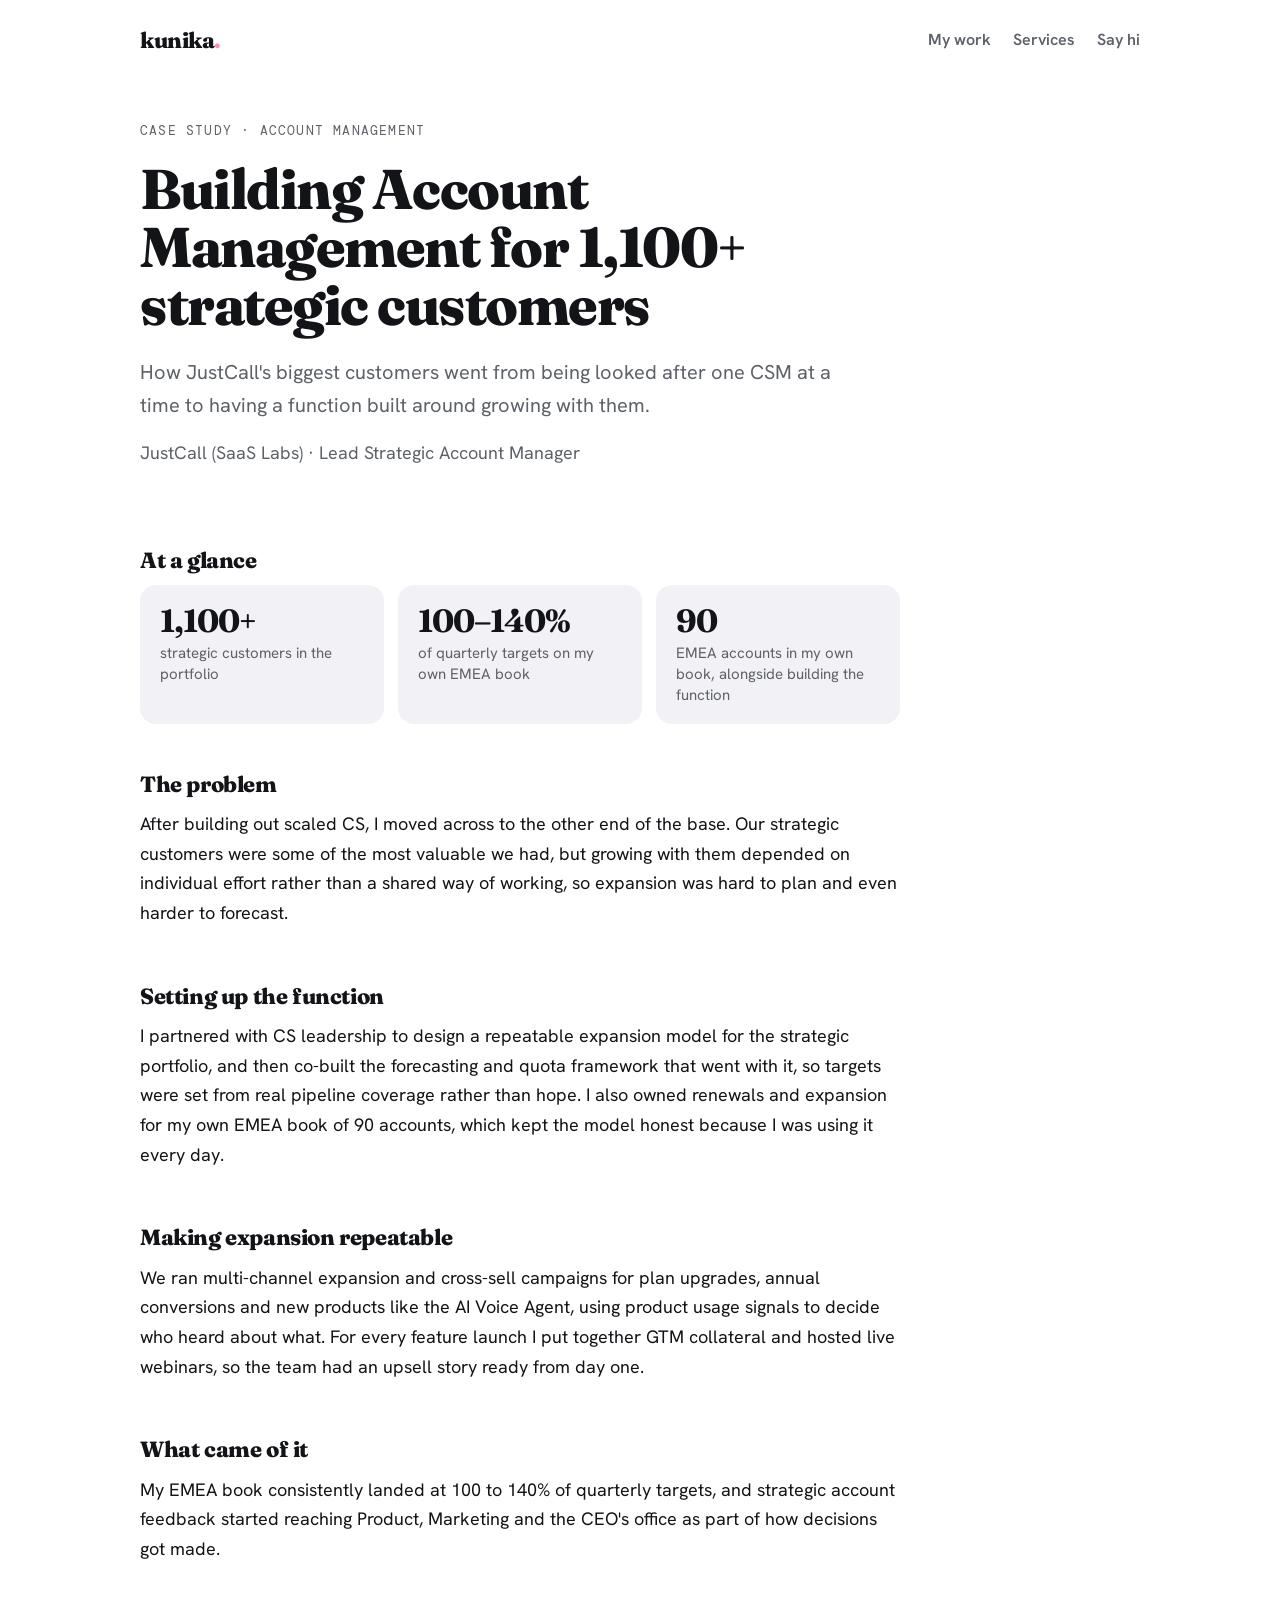
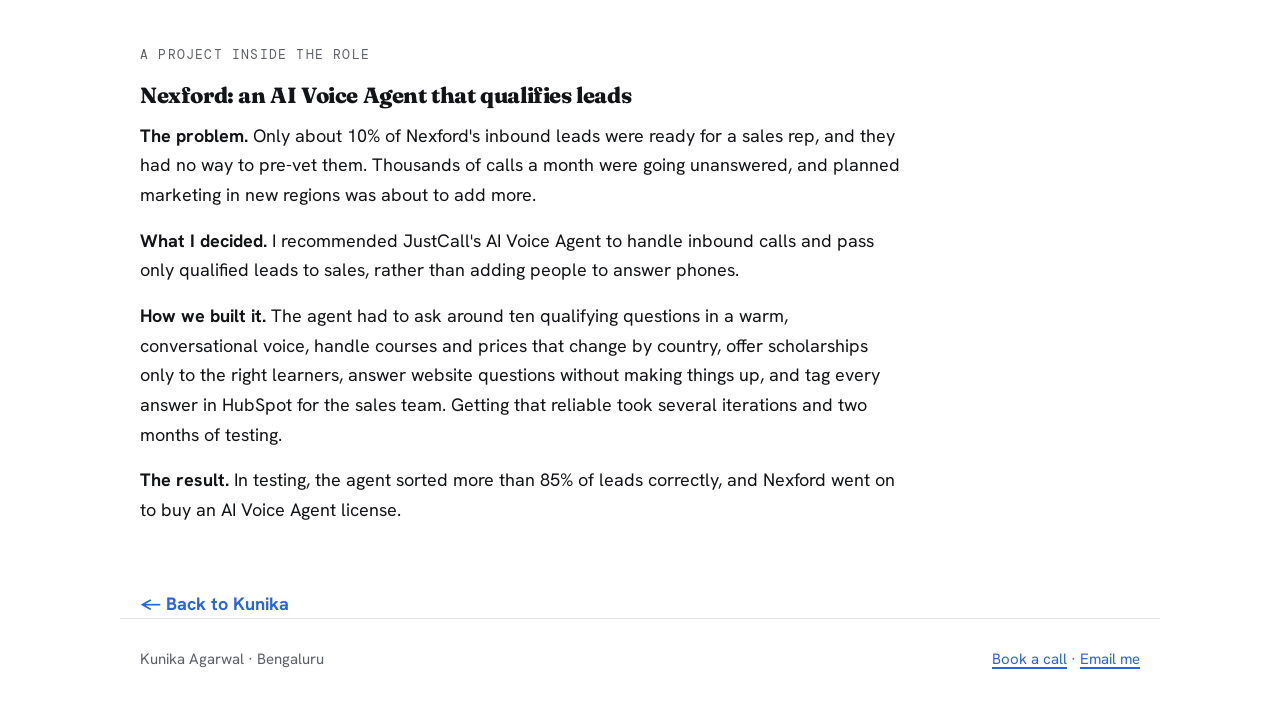
==== commit 093a02aa: "Add Calendly booking link to hero, contact and footers Co-Authored-By: Claude Opus 5.5 <noreply@anth" ====
--- a/account-management.html
+++ b/account-management.html
@@ -18,7 +18,7 @@
 <link rel="preconnect" href="https://fonts.googleapis.com">
 <link rel="preconnect" href="https://fonts.gstatic.com" crossorigin>
 <link href="https://fonts.googleapis.com/css2?family=Fraunces:opsz,wght,SOFT,WONK@9..144,500..800,0..100,0..1&family=DM+Mono:wght@400;500&family=Hanken+Grotesk:wght@400;500;600;700&display=swap" rel="stylesheet">
-<link rel="stylesheet" href="style.css?v=22">
+<link rel="stylesheet" href="style.css?v=26">
 </head>
 <body>
 <header class="site-header">
@@ -84,7 +84,7 @@
 <footer class="site-footer">
   <div class="wrap">
     <span>Kunika Agarwal · Bengaluru</span>
-    <a href="mailto:kunika3003.ka@gmail.com">Email me</a>
+    <span><a href="https://calendly.com/kunikaagr/book-a-meeting" target="_blank" rel="noopener">Book a call</a> · <a href="mailto:kunika3003.ka@gmail.com">Email me</a></span>
   </div>
 </footer>
 </body>
--- a/style.css
+++ b/style.css
@@ -297,14 +297,16 @@
 .big { border-bottom: 2px solid var(--ink); padding: 20px 0; outline: none; transition: opacity .3s; }
 .bigs:hover .big:not(:hover):not(:focus-within) { opacity: .28; }
 .big-name { display: flex; align-items: baseline; justify-content: space-between; gap: 20px; }
-.big-name b { font-family: var(--display); font-weight: 800; font-size: clamp(34px, 5.6vw, 66px); line-height: 1.02; letter-spacing: -2px; transition: color .25s, transform .35s; min-width: 0; }
+.big-name b { overflow-wrap: anywhere; }
+.big-name b { font-family: var(--display); font-weight: 800; font-size: clamp(32px, 5vw, 60px); line-height: 1.05; letter-spacing: -1.6px; transition: color .25s, transform .35s; min-width: 0; }
 .big-name span { font-family: var(--mono); font-size: 13px; color: var(--muted); white-space: nowrap; flex: none; }
-.big:hover .big-name b, .big:focus-within .big-name b, .big:focus .big-name b { color: var(--accent); transform: translateX(10px); }
+.big:hover .big-name b, .big:focus-within .big-name b, .big:focus .big-name b { color: var(--accent); }
 .big:hover .big-name span, .big:focus .big-name span { color: var(--accent); }
 .big-more { display: grid; grid-template-rows: 0fr; transition: grid-template-rows .4s ease; }
-.big-more > div { overflow: hidden; display: grid; grid-template-columns: 1fr 1.4fr; gap: 32px; }
+.big-more > div { overflow: hidden; }
+.big-tag { font-family: var(--mono); font-size: 14px; color: var(--ink); line-height: 1.6; margin: 10px 0 0; }
 .big:hover .big-more, .big:focus .big-more, .big:focus-within .big-more { grid-template-rows: 1fr; }
-.big-more p { margin: 16px 0 4px; color: var(--muted); font-size: 17px; }
+.big-more p { margin: 8px 0 2px; color: var(--muted); font-size: 17px; max-width: 46em; }
 .big-more .big-for { font-family: var(--mono); font-size: 13.5px; color: var(--ink); line-height: 1.6; }
 .help-cta { display: flex; align-items: center; justify-content: space-between; gap: 16px; flex-wrap: wrap; margin-top: 32px; }
 .help-cta p { margin: 0; font-size: 18px; max-width: 34em; }
@@ -315,3 +317,47 @@
   .big-more > div { grid-template-columns: 1fr; gap: 0; }
   .big-more p { margin: 8px 0 0; font-size: 15.5px; }
 }
+
+/* My work opener: one plain sentence across the section */
+.story-line { font-family: var(--display); font-variation-settings: "SOFT" 0, "WONK" 1; font-weight: 700; font-size: clamp(22px, 2.6vw, 32px); line-height: 1.35; letter-spacing: -.4px; max-width: none; margin: 4px 0 56px; color: var(--ink); text-wrap: balance; }
+.story-line .hl1 { color: var(--accent); }
+.story-line .hl2 { color: #4f8a35; }
+@media (max-width: 640px) { .story-line { margin-bottom: 40px; } }
+
+/* "You get" deliverable line in services */
+.big-more .big-get { color: var(--ink); font-size: 16px; margin-top: 6px; }
+.big-get span { font-family: var(--mono); font-size: 11.5px; letter-spacing: 1.2px; text-transform: uppercase; color: var(--accent); margin-right: 10px; }
+
+/* Case study diagrams */
+.diagram { margin: 8px 0 0; padding: 26px; border: 1px solid var(--line); border-radius: 22px; background: var(--card-grad); }
+.diagram figcaption { margin-top: 18px; font-size: 14px; color: var(--muted); }
+.flow { list-style: none; margin: 0; padding: 0; display: grid; grid-template-columns: repeat(4, 1fr); gap: 12px; counter-reset: s; }
+.flow li { position: relative; background: var(--bg); border: 1px solid var(--line); border-radius: 16px; padding: 16px 14px 14px; min-width: 0; }
+.flow li:not(:last-child)::after { content: "→"; position: absolute; right: -11px; top: 50%; transform: translateY(-50%); width: 18px; height: 18px; border-radius: 50%; background: var(--bg); color: var(--accent); font-size: 12px; display: grid; place-items: center; z-index: 1; border: 1px solid var(--line); }
+.flow .step { font-family: var(--mono); font-size: 11px; color: var(--muted); }
+.flow b { display: block; font-family: var(--display); font-variation-settings: "SOFT" 0, "WONK" 1; font-size: 18px; margin: 4px 0 6px; }
+.flow p { margin: 0; font-size: 13.5px; line-height: 1.45; color: var(--muted); }
+.flow li.hot { background: var(--accent); border-color: var(--accent); }
+.flow li.hot b, .flow li.hot p, .flow li.hot .step { color: var(--on-accent); }
+.human { margin-top: 14px; padding: 12px 16px; border-radius: 12px; border: 1.5px dashed var(--accent); background: var(--bg); font-size: 14.5px; }
+.human span { font-family: var(--mono); font-size: 11.5px; letter-spacing: 1.2px; text-transform: uppercase; color: var(--accent); margin-right: 10px; }
+.ba { display: grid; grid-template-columns: 1fr 40px 1.3fr; gap: 12px; align-items: stretch; }
+.ba > * { min-width: 0; }
+.ba-col { display: flex; flex-direction: column; gap: 10px; }
+.ba-tag { font-family: var(--mono); font-size: 11.5px; letter-spacing: 1.4px; text-transform: uppercase; color: var(--muted); }
+.after .ba-tag { color: var(--accent); }
+.ba-arrow { display: grid; place-items: center; font-size: 26px; color: var(--accent); }
+.seg { background: var(--bg); border: 1px solid var(--line); border-radius: 14px; padding: 12px 14px; display: flex; flex-direction: column; gap: 2px; }
+.seg b { font-family: var(--display); font-variation-settings: "SOFT" 0, "WONK" 1; font-size: 17px; }
+.seg span { font-size: 13.5px; color: var(--muted); line-height: 1.4; }
+.seg.all { flex: 1; justify-content: center; border-style: dashed; }
+.ba-note { margin: 0; font-size: 13.5px; color: var(--muted); }
+.ba-src { font-size: 13.5px; font-weight: 600; padding: 8px 12px; border-radius: 10px; background: var(--ink); color: var(--bg); }
+.seg.risk { border-left: 4px solid #d9534f; } .seg.grow { border-left: 4px solid var(--accent); } .seg.auto { border-left: 4px solid #6aa84f; }
+@media (max-width: 760px) {
+  .flow { grid-template-columns: 1fr 1fr; }
+  .flow li:not(:last-child)::after { display: none; }
+  .ba { grid-template-columns: 1fr; }
+  .ba-arrow { transform: rotate(90deg); }
+  .diagram { padding: 18px; }
+}
